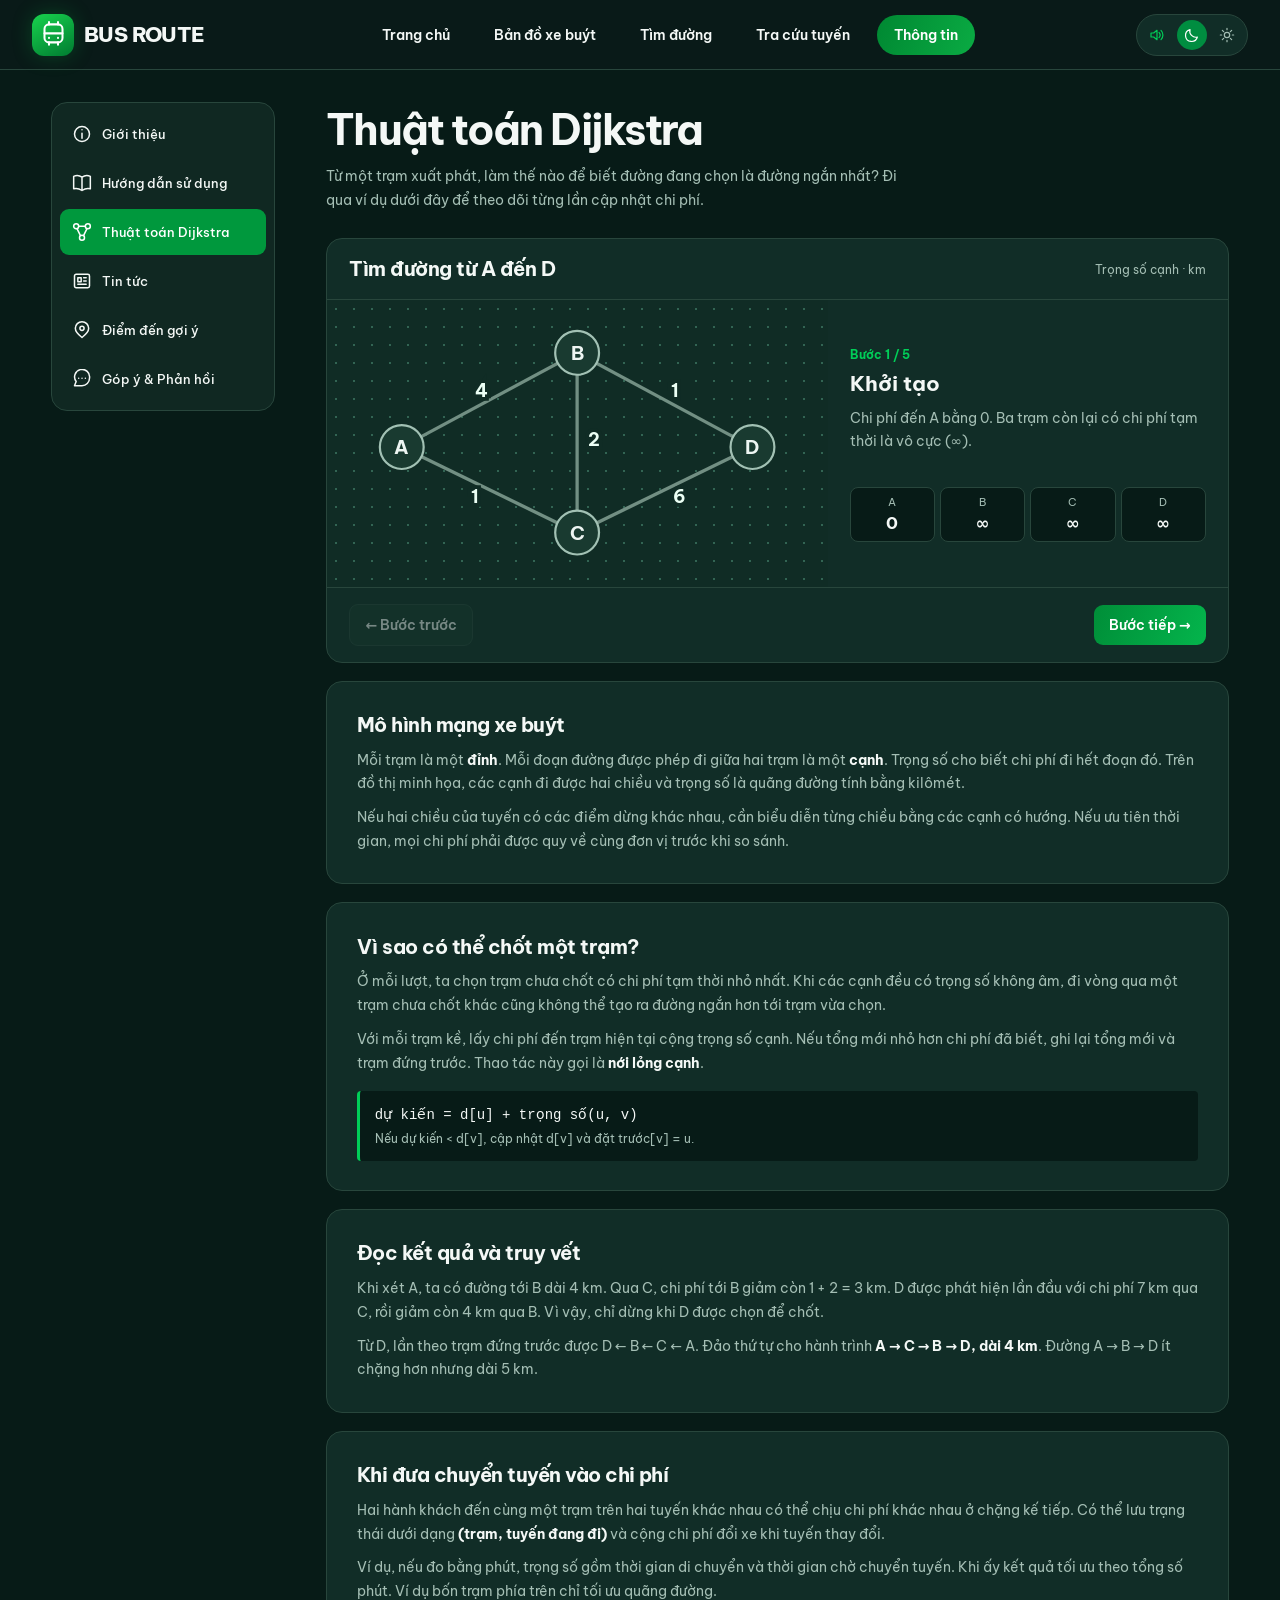
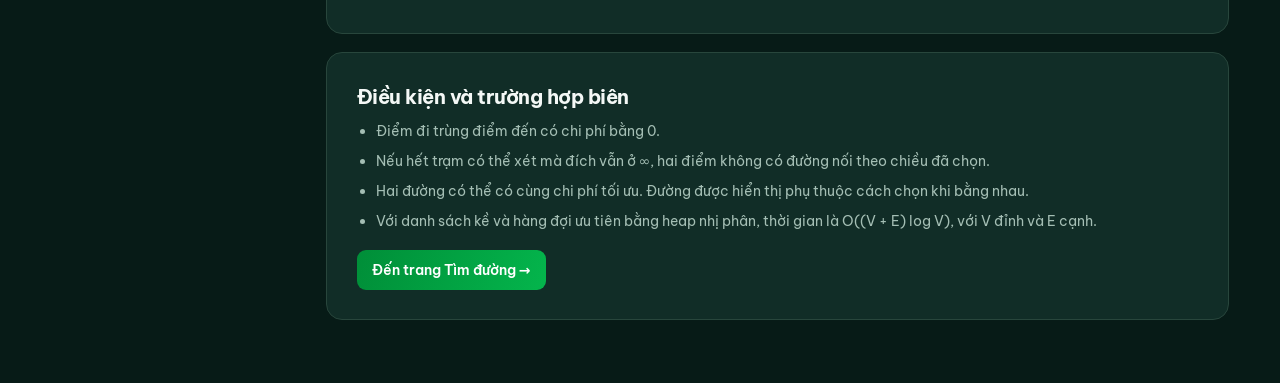
==== algorithm.html @ ae581746 "Add BUS ROUTE frontend" ====
<!doctype html>
        <html lang="vi">
        <head>
          <meta charset="utf-8">
          <meta name="viewport" content="width=device-width, initial-scale=1">
          <meta name="theme-color" content="#081b17">
          <title>Thuật toán Dijkstra | BUS ROUTE</title>
          <link rel="icon" href="data:,">
          <link rel="stylesheet" href="css/style.css">
          <link rel="stylesheet" href="css/interface.css">
          <script defer src="js/interface.js"></script>
<script defer src="js/algorithm-demo.js"></script>
        </head>
        <body data-page="algorithm">
          <a href="#app" class="skip">Đến nội dung</a>
          <header id="header"><div class="topbar">
            <a href="index.html" class="brand"><span class="logo"><svg class="ico" viewBox="0 0 24 24" fill="none" stroke="currentColor" stroke-width="1.8" stroke-linecap="round" stroke-linejoin="round" aria-hidden="true"><rect x="4" y="3" width="16" height="16" rx="4"/><path d="M4 11h16M8 19v2m8-2v2M8 15h.01M16 15h.01M8 3V1m8 2V1"/></svg></span>BUS ROUTE</a>
            <nav class="nav" aria-label="Điều hướng chính"><a href="index.html">Trang chủ</a>
<a href="map.html">Bản đồ xe buýt</a>
<a href="directions.html">Tìm đường</a>
<a href="routes.html">Tra cứu tuyến</a>
<a href="info.html" class="active" aria-current="page">Thông tin</a></nav>
            <div class="theme">
              <button id="sound" type="button" aria-label="Âm thanh khi nhấn" aria-pressed="true"></button>
              <button id="dark" type="button" aria-label="Giao diện tối"><svg class="ico" viewBox="0 0 24 24" fill="none" stroke="currentColor" stroke-width="1.8" stroke-linecap="round" stroke-linejoin="round" aria-hidden="true"><path d="M20 15A9 9 0 0 1 9 4a9 9 0 1 0 11 11Z"/></svg></button>
              <button id="light" type="button" aria-label="Giao diện sáng"><svg class="ico" viewBox="0 0 24 24" fill="none" stroke="currentColor" stroke-width="1.8" stroke-linecap="round" stroke-linejoin="round" aria-hidden="true"><circle cx="12" cy="12" r="4"/><path d="M12 2v2m0 16v2M2 12h2m16 0h2M5 5l2 2m10 10 2 2m0-14-2 2M7 17l-2 2"/></svg></button>
            </div>
          </div></header>
          <main id="app" tabindex="-1"><div class="reader-layout"><nav class="info-nav" aria-label="Chuyên mục thông tin"><a href="info.html"><svg class="ico" viewBox="0 0 24 24" fill="none" stroke="currentColor" stroke-width="1.8" stroke-linecap="round" stroke-linejoin="round" aria-hidden="true"><circle cx="12" cy="12" r="9"/><path d="M12 11v6m0-10h.01"/></svg>Giới thiệu</a>
<a href="guide.html"><svg class="ico" viewBox="0 0 24 24" fill="none" stroke="currentColor" stroke-width="1.8" stroke-linecap="round" stroke-linejoin="round" aria-hidden="true"><path d="M12 5C8 2 4 3 2 4v15c4-1 7 0 10 2 3-2 6-3 10-2V4c-2-1-6-2-10 1Zm0 0v16"/></svg>Hướng dẫn sử dụng</a>
<a href="algorithm.html" class="active" aria-current="page"><svg class="ico" viewBox="0 0 24 24" fill="none" stroke="currentColor" stroke-width="1.8" stroke-linecap="round" stroke-linejoin="round" aria-hidden="true"><circle cx="5" cy="5" r="3"/><circle cx="19" cy="5" r="3"/><circle cx="12" cy="19" r="3"/><path d="m8 5 8 0M6 8l4 8m8-8-4 8"/></svg>Thuật toán Dijkstra</a>
<a href="news.html"><svg class="ico" viewBox="0 0 24 24" fill="none" stroke="currentColor" stroke-width="1.8" stroke-linecap="round" stroke-linejoin="round" aria-hidden="true"><rect x="3" y="4" width="18" height="16" rx="2"/><path d="M7 8h4v5H7zm7 0h3m-3 4h3M7 16h10"/></svg>Tin tức</a>
<a href="places.html"><svg class="ico" viewBox="0 0 24 24" fill="none" stroke="currentColor" stroke-width="1.8" stroke-linecap="round" stroke-linejoin="round" aria-hidden="true"><path d="M20 10c0 5-8 11-8 11S4 15 4 10a8 8 0 1 1 16 0Z"/><circle cx="12" cy="10" r="2.5"/></svg>Điểm đến gợi ý</a>
<a href="feedback.html"><svg class="ico" viewBox="0 0 24 24" fill="none" stroke="currentColor" stroke-width="1.8" stroke-linecap="round" stroke-linejoin="round" aria-hidden="true"><path d="M21 11a9 9 0 0 1-9 9H3l2-5a9 9 0 1 1 16-4Z"/><path d="M8 11h.01m4 0h.01m4 0h.01"/></svg>Góp ý & Phản hồi</a></nav><article class="reader"><header class="reader-head"><h1>Thuật toán Dijkstra</h1><p>Từ một trạm xuất phát, làm thế nào để biết đường đang chọn là đường ngắn nhất? Đi qua ví dụ dưới đây để theo dõi từng lần cập nhật chi phí.</p></header><section class="lab card" aria-labelledby="lab-title">
  <div class="lab-heading"><h2 id="lab-title">Tìm đường từ A đến D</h2><span class="lab-unit">Trọng số cạnh · km</span></div>
  <div class="lab-body">
    <div class="graph-canvas">
      <svg viewBox="0 0 440 245" role="img" aria-labelledby="graph-title graph-desc">
        <title id="graph-title">Đồ thị bốn trạm A, B, C, D</title>
        <desc id="graph-desc">Các cạnh hai chiều AB dài 4, AC dài 1, CB dài 2, BD dài 1 và CD dài 6 km.</desc>
        <g class="tracks">
          <path id="edge-AB" d="M60 126 220 40"/><path id="edge-AC" d="M60 126 220 204"/>
          <path id="edge-CB" d="M220 204V40"/><path id="edge-BD" d="m220 40 160 86"/>
          <path id="edge-CD" d="m220 204 160-78"/>
        </g>
        <g class="edge-cost"><text x="133" y="80">4</text><text x="127" y="177">1</text>
          <text x="235" y="125">2</text><text x="309" y="80">1</text><text x="313" y="177">6</text></g>
        <g class="vertex" id="node-A" transform="translate(60 126)"><circle r="20"/><text>A</text></g>
        <g class="vertex" id="node-B" transform="translate(220 40)"><circle r="20"/><text>B</text></g>
        <g class="vertex" id="node-C" transform="translate(220 204)"><circle r="20"/><text>C</text></g>
        <g class="vertex" id="node-D" transform="translate(380 126)"><circle r="20"/><text>D</text></g>
      </svg>
    </div>
    <div class="lab-reading" aria-live="polite" aria-atomic="true">
      <small id="step-count">Bước 1 / 5</small><h3 id="step-heading">Khởi tạo</h3>
      <p id="step-body">Chi phí đến A bằng 0. Ba trạm còn lại có chi phí tạm thời là vô cực (∞).</p>
      <dl id="distances" class="distances"><div><dt>A</dt><dd>0</dd></div><div><dt>B</dt><dd>∞</dd></div><div><dt>C</dt><dd>∞</dd></div><div><dt>D</dt><dd>∞</dd></div></dl>
    </div>
  </div>
  <div class="lab-actions"><button type="button" class="secondary" id="prev-step" disabled>← Bước trước</button><button type="button" class="primary" id="next-step">Bước tiếp →</button></div>
</section>
<section class="card article-copy"><h2>Mô hình mạng xe buýt</h2>
  <p>Mỗi trạm là một <strong>đỉnh</strong>. Mỗi đoạn đường được phép đi giữa hai trạm là một <strong>cạnh</strong>. Trọng số cho biết chi phí đi hết đoạn đó. Trên đồ thị minh họa, các cạnh đi được hai chiều và trọng số là quãng đường tính bằng kilômét.</p>
  <p>Nếu hai chiều của tuyến có các điểm dừng khác nhau, cần biểu diễn từng chiều bằng các cạnh có hướng. Nếu ưu tiên thời gian, mọi chi phí phải được quy về cùng đơn vị trước khi so sánh.</p>
</section>
<section class="card article-copy"><h2>Vì sao có thể chốt một trạm?</h2>
  <p>Ở mỗi lượt, ta chọn trạm chưa chốt có chi phí tạm thời nhỏ nhất. Khi các cạnh đều có trọng số không âm, đi vòng qua một trạm chưa chốt khác cũng không thể tạo ra đường ngắn hơn tới trạm vừa chọn.</p>
  <p>Với mỗi trạm kề, lấy chi phí đến trạm hiện tại cộng trọng số cạnh. Nếu tổng mới nhỏ hơn chi phí đã biết, ghi lại tổng mới và trạm đứng trước. Thao tác này gọi là <strong>nới lỏng cạnh</strong>.</p>
  <div class="formula"><code>dự kiến = d[u] + trọng số(u, v)</code><small>Nếu dự kiến &lt; d[v], cập nhật d[v] và đặt trước[v] = u.</small></div>
</section>
<section class="card article-copy"><h2>Đọc kết quả và truy vết</h2>
  <p>Khi xét A, ta có đường tới B dài 4 km. Qua C, chi phí tới B giảm còn 1 + 2 = 3 km. D được phát hiện lần đầu với chi phí 7 km qua C, rồi giảm còn 4 km qua B. Vì vậy, chỉ dừng khi D được chọn để chốt.</p>
  <p>Từ D, lần theo trạm đứng trước được D ← B ← C ← A. Đảo thứ tự cho hành trình <strong>A → C → B → D, dài 4 km</strong>. Đường A → B → D ít chặng hơn nhưng dài 5 km.</p>
</section>
<section class="card article-copy"><h2>Khi đưa chuyển tuyến vào chi phí</h2>
  <p>Hai hành khách đến cùng một trạm trên hai tuyến khác nhau có thể chịu chi phí khác nhau ở chặng kế tiếp. Có thể lưu trạng thái dưới dạng <strong>(trạm, tuyến đang đi)</strong> và cộng chi phí đổi xe khi tuyến thay đổi.</p>
  <p>Ví dụ, nếu đo bằng phút, trọng số gồm thời gian di chuyển và thời gian chờ chuyển tuyến. Khi ấy kết quả tối ưu theo tổng số phút. Ví dụ bốn trạm phía trên chỉ tối ưu quãng đường.</p>
</section>
<section class="card article-copy"><h2>Điều kiện và trường hợp biên</h2>
  <ul><li>Điểm đi trùng điểm đến có chi phí bằng 0.</li><li>Nếu hết trạm có thể xét mà đích vẫn ở ∞, hai điểm không có đường nối theo chiều đã chọn.</li><li>Hai đường có thể có cùng chi phí tối ưu. Đường được hiển thị phụ thuộc cách chọn khi bằng nhau.</li><li>Với danh sách kề và hàng đợi ưu tiên bằng heap nhị phân, thời gian là O((V + E) log V), với V đỉnh và E cạnh.</li></ul>
  <a class="primary" href="directions.html">Đến trang Tìm đường →</a>
</section>
</article></div></main>
        </body>
        </html>
---- css/style.css ----
/* ==========================================================
   BUS ROUTE - MAIN STYLESHEET
   ==========================================================
   01. Variables & Reset
   02. Navigation & Theme
   03. Components
   04. Home Page
   05. Workspace & Sidebar
   06. Leaflet Map
   07. Directions & Timeline
   08. Bus Routes & Rating
   09. Information Page
   10. Notifications
   11. Responsive Design
   ========================================================== */

@import url('https://fonts.googleapis.com/css2?family=Be+Vietnam+Pro:wght@400;500;600;700;800&display=swap');


/* ==========================================================
   01. VARIABLES & RESET
   ========================================================== */

:root {
    color-scheme: dark;

    --bg: #071b17;
    --header: #091a18;
    --panel: #102822;
    --card: #112d27;
    --card2: #17382e;
    --line: #28463c;

    --text: #f4f8f6;
    --muted: #a4beb4;
    --accent: #00ce58;
    --button: #00983d;

    --shadow: 0 12px 35px #0003;
    --header-height: 70px;

    font-family: 'Be Vietnam Pro', system-ui, 'Segoe UI', sans-serif;
    font-size: 14px;
}

* {
    box-sizing: border-box;
}

body {
    margin: 0;
    background: var(--bg);
    color: var(--text);
}


/* Light Mode */

body.light {
    color-scheme: light;

    --bg: #edf5f0;
    --header: #f7fcf9;
    --panel: #e4f0e8;
    --card: #fff;
    --card2: #e0f3e6;
    --line: #bad4c4;

    --text: #10372a;
    --muted: #507264;
    --accent: #008e3d;
    --button: #008e3d;

    --shadow: 0 12px 35px #183d2420;
}


/* Reset Form Elements */

button,
input,
select,
textarea {
    font: inherit;
}

button,
a,
input,
select,
textarea {
    -webkit-tap-highlight-color: transparent;
}

button {
    cursor: pointer;
}

a {
    color: inherit;
    text-decoration: none;
}

button {
    border: 0;
    color: inherit;
}

button:focus-visible,
a:focus-visible,
input:focus-visible,
select:focus-visible,
textarea:focus-visible {
    outline: 2px solid var(--accent);
    outline-offset: 3px;
}


/* Typography */

h1,
h2,
h3,
h4,
p {
    margin: 0;
}

h1 {
    font-size: 30px;
    letter-spacing: -0.7px;
    line-height: 1.3;
}

h2 {
    font-size: 20px;
}

h3 {
    font-size: 16px;
}

small,
.muted {
    color: var(--muted);
}

.muted {
    font-size: 13px;
    line-height: 1.6;
}

.accent {
    color: var(--accent);
}


/* Global Icons */

.ico {
    width: 20px;
    height: 20px;
    vertical-align: middle;
    flex-shrink: 0;
}


/* ==========================================================
   02. NAVIGATION & THEME
   ========================================================== */

.topbar {
    height: var(--header-height);

    display: flex;
    align-items: center;
    justify-content: space-between;

    gap: 24px;
    padding: 0 32px;

    background: var(--header);
    border-bottom: 1px solid var(--line);

    position: sticky;
    top: 0;
    z-index: 1000;
}


/* Brand & Logo */

.brand {
    display: flex;
    gap: 10px;
    align-items: center;

    font-weight: 800;
    font-size: 21px;
    white-space: nowrap;
    letter-spacing: -0.6px;
}

.logo {
    width: 42px;
    height: 42px;

    display: grid;
    place-items: center;

    background: linear-gradient(150deg, #18d24d, #007b31);
    color: white;

    border-radius: 12px;
    box-shadow: 0 0 20px #00ba4540;
}

.logo .ico {
    width: 27px;
    height: 27px;
}


/* Navigation Links */

.nav {
    display: flex;
    gap: 10px;
    align-items: center;
}

.nav a {
    padding: 11px 17px;
    border-radius: 24px;

    white-space: nowrap;
    font-weight: 600;
    font-size: 14px;

    transition: background 0.2s;
}

.nav a:hover {
    background: var(--card2);
}

.nav a.active {
    color: white;
    background: linear-gradient(110deg, #008832, #0aab43);
}


/* Dark Mode / Light Mode Switch */

.theme {
    display: flex;
    gap: 5px;
    padding: 5px;

    background: var(--card);
    border: 1px solid var(--line);
    border-radius: 24px;
}

.theme button {
    width: 29px;
    height: 29px;

    border-radius: 100%;
    background: transparent;

    display: grid;
    place-items: center;

    color: var(--muted);
}

.theme button.active {
    color: #fff;
    background: #008d40;
}

.theme .ico {
    width: 16px;
    height: 16px;
}


/* ==========================================================
   03. COMPONENTS
   ========================================================== */


/* Buttons */

.primary,
.secondary,
.icon-btn,
.tab,
.chip {
    display: inline-flex;
    align-items: center;
    justify-content: center;

    gap: 8px;
    padding: 11px 15px;

    border-radius: 9px;
    font-weight: 600;

    transition: background 0.18s, transform 0.18s;
}

.primary {
    background: linear-gradient(110deg, #008e38, #04b54c);
    color: white;
}

.primary:hover {
    background: #00a944;
    transform: translateY(-1px);
}

.secondary,
.icon-btn,
.tab {
    background: var(--card2);
    border: 1px solid var(--line);
}

.secondary:hover,
.icon-btn:hover,
.tab:hover {
    border-color: var(--accent);
}

.icon-btn {
    padding: 10px;
    min-width: 40px;
}

.tab.active,
.chip.active {
    background: var(--button);
    color: white;
    border-color: var(--button);
}

.chip {
    padding: 7px 11px;
    font-size: 12px;

    background: var(--card2);
    border: 1px solid transparent;
}

.full {
    width: 100%;
}


/* Input Fields */

.field {
    display: flex;
    align-items: center;
    gap: 10px;

    background: var(--card);
    border: 1px solid var(--line);

    padding: 11px 12px;
    border-radius: 10px;

    min-width: 0;
}

.field:focus-within {
    border-color: var(--accent);
}

.field input,
.field select {
    border: 0;
    background: transparent;
    color: var(--text);

    outline: none !important;

    min-width: 0;
    flex: 1;
    width: 100%;
}

.field select option {
    background: var(--card);
    color: var(--text);
}

.field input::placeholder,
textarea::placeholder {
    color: var(--muted);
}

.field .ico {
    color: var(--accent);
}

.field.destination .ico {
    color: #ff5757;
}


/* Flex Layout Utilities */

.stack {
    display: flex;
    flex-direction: column;
    gap: 10px;
}

.row {
    display: flex;
    align-items: center;
    gap: 9px;
}

.spread {
    justify-content: space-between;
}

.wrap {
    flex-wrap: wrap;
}


/* Section Titles */

.section-title {
    display: flex;
    align-items: center;
    gap: 8px;

    margin: 0 0 12px;
    font-size: 15px;
}

.section-title .ico {
    color: var(--accent);
}


/* Cards */

.card {
    background: var(--card);
    border: 1px solid var(--line);

    border-radius: 13px;
    padding: 16px;
}


/* Bus Route Badge */

.badge-route {
    color: #fff;
    font-weight: 800;

    display: inline-flex;
    align-items: center;
    justify-content: center;

    gap: 5px;
    min-width: 36px;
    padding: 4px 8px;

    border-radius: 7px;

    font-size: 12px;
    white-space: nowrap;

    text-shadow: 0 1px 2px #0005;
}

.badge-route .ico {
    width: 13px;
    height: 13px;
}


/* General Sections */

.section {
    margin-top: 24px;
}


/* Error & Notice */

.error,
.notice {
    padding: 11px 12px;

    border: 1px solid var(--line);
    border-radius: 9px;

    color: var(--muted);
    line-height: 1.55;
    font-size: 12px;

    background: var(--card);
}

.error {
    color: #ffb2b2;
    border-color: #bd5555;
}

.demo-label {
    font-size: 11px;
    color: var(--muted);
    line-height: 1.5;
}


/* ==========================================================
   04. HOME PAGE
   ========================================================== */


/* Hero Section */

.hero {
    position: relative;
    min-height: 430px;

    overflow: hidden;
    isolation: isolate;

    background:
        radial-gradient(
            ellipse at 65% 15%,
            #0b5b35 0%,
            transparent 45%
        ),
        linear-gradient(
            120deg,
            #05251b,
            #071b17 75%
        );

    color: white;

    display: flex;
    align-items: center;

    padding: 52px 5%;
}

.hero-art {
    position: absolute;
    right: 0;
    top: 0;

    width: 57%;
    height: 100%;

    object-fit: cover;
    object-position: center;

    z-index: -2;

    mask-image: linear-gradient(
        90deg,
        transparent,
        #000 30%
    );
}

.hero:after {
    content: '';
    position: absolute;
    inset: 0;

    background:
        linear-gradient(
            0deg,
            #071b17 0%,
            transparent 25%
        ),
        linear-gradient(
            90deg,
            #06261e 0%,
            #06261e 35%,
            transparent 65%
        );

    z-index: -1;
}

.hero-copy {
    width: min(650px, 64%);
    position: relative;
}

.eyebrow {
    font-weight: 600;
    font-size: 13px;

    color: #a9f8c4;
    letter-spacing: 0.3px;

    margin-bottom: 13px;
}

.hero h1 {
    font-size: clamp(38px, 4.8vw, 76px);
    font-weight: 800;
    line-height: 1.12;
    letter-spacing: -2.3px;
}

.hero h1 span {
    color: #61ef9a;
}

.hero p {
    max-width: 530px;

    line-height: 1.65;
    color: #d8ebe0;

    margin-top: 15px;
    font-size: 15px;
}


/* Hero Search Box */

.hero-search {
    margin-top: 25px;

    background: #264c3cdd;
    border: 1px solid #72a48c88;
    box-shadow: 0 15px 30px #0004;

    backdrop-filter: blur(8px);

    border-radius: 16px;
    padding: 15px;

    display: grid;
    grid-template-columns: minmax(0, 1fr) 44px 136px;

    align-items: center;
    gap: 9px;

    max-width: 635px;
}

.hero-search .field {
    background: #f5f9f6;
    color: #133126;
    border-color: #c5d6cc;
}

.hero-search select {
    color: #153a2c;
}

.hero-search select option {
    background: white;
    color: #153a2c;
}

.hero-search .icon-btn {
    background: #3b6854;
    color: white;
    border-color: #62937c;
}

.hero-search .primary {
    min-height: 53px;
}


/* Home Content */

.home-content {
    max-width: 1500px;
    margin: auto;
    padding: 0 5% 26px;
}


/* Featured Functions */

.features {
    display: grid;
    grid-template-columns: repeat(4, 1fr);

    padding: 14px 0 22px;
    border-bottom: 1px solid var(--line);

    gap: 0;
}

.feature {
    text-align: center;
    padding: 16px 18px;

    border-right: 1px solid var(--line);
    transition: transform 0.2s;
}

.feature:last-child {
    border-right: 0;
}

.feature:hover {
    transform: translateY(-5px);
}

.feature-icon {
    width: 52px;
    height: 52px;

    margin: 0 auto 12px;

    background: #009a3d28;
    border: 1px solid #008d40;
    border-radius: 50%;

    display: grid;
    place-items: center;

    color: var(--accent);
}

.feature-icon .ico {
    width: 25px;
    height: 25px;
}

.feature h3 {
    margin-bottom: 6px;
}


/* News & Places */

.news-grid,
.places-grid {
    display: grid;
    grid-template-columns: repeat(3, 1fr);
    gap: 16px;
}

.news-card,
.place-card {
    overflow: hidden;

    background: var(--card);
    border: 1px solid var(--line);

    border-radius: 12px;

    transition: transform 0.2s;
}

.news-card:hover,
.place-card:hover {
    transform: translateY(-3px);
}

.news-card img,
.place-card img {
    width: 100%;
    height: 132px;

    object-fit: cover;
    display: block;
}

.news-card div,
.place-card div {
    padding: 13px;
}

.news-card h3 {
    font-size: 14px;
    line-height: 1.45;
    margin-bottom: 7px;
}


/* Footer */

.footer {
    border-top: 1px solid var(--line);

    padding: 20px 5%;

    color: var(--muted);
    font-size: 12px;

    display: flex;
    justify-content: space-between;
    gap: 15px;
}


/* ==========================================================
   05. WORKSPACE & SIDEBAR
   ========================================================== */

.workspace {
    display: grid;
    grid-template-columns: 350px minmax(0, 1fr);

    height: calc(100dvh - var(--header-height));
    min-height: 580px;
}


/* Sidebar & Detail Panel */

.sidebar,
.detail-panel {
    background: linear-gradient(
        155deg,
        var(--panel),
        var(--bg) 90%
    );

    overflow: auto;
    padding: 22px 18px;

    scrollbar-width: thin;
    scrollbar-color: var(--line) transparent;

    border-right: 1px solid var(--line);
}

.sidebar h1,
.detail-panel h1 {
    font-size: 24px;
}

.sidebar .subtitle {
    margin: 5px 0 17px;
}


/* List Container */

.list {
    display: flex;
    flex-direction: column;
    gap: 6px;
}


/* List Item */

.list-item {
    display: flex;
    align-items: center;
    gap: 10px;

    text-align: left;

    width: 100%;
    padding: 11px 10px;

    background: var(--card);
    border: 1px solid var(--line);

    border-radius: 10px;

    transition: background 0.2s, border 0.2s;
}

.list-item:hover,
.list-item.selected {
    background: var(--card2);
    border-color: var(--accent);
}

.list-item .body {
    flex: 1;
    min-width: 0;
}

.list-item strong {
    font-size: 13px;
    display: block;
    margin-bottom: 5px;
}

.list-item small {
    font-size: 11px;
}


/* Bus Stop Icon */

.stop-icon {
    background: #00a647;
    color: white;

    border-radius: 50%;

    width: 32px;
    height: 32px;

    display: grid;
    place-items: center;

    flex-shrink: 0;
}

.stop-icon .ico {
    width: 17px;
    height: 17px;
}


/* ==========================================================
   06. LEAFLET MAP
   ========================================================== */


/* Map Container */

.map-wrap {
    position: relative;

    min-width: 0;
    min-height: 320px;

    overflow: hidden;

    background: #e8ece4;
    color: #152d23;
}

.map-surface {
    position: absolute;
    inset: 0;
    z-index: 0;
}


/* Map Toolbar */

.map-toolbar {
    position: absolute;
    z-index: 500;

    top: 16px;
    right: 17px;

    display: flex;
    gap: 5px;
    padding: 6px;

    background: #0b211fee;
    border: 1px solid #315046;

    border-radius: 14px;
    box-shadow: var(--shadow);

    color: white;
}

.map-toolbar button {
    background: transparent;

    padding: 8px 12px;
    border-radius: 9px;

    display: flex;
    align-items: center;
    gap: 6px;

    font-size: 12px;
    font-weight: 600;
}

.map-toolbar button.active {
    background: #009c43;
}

.map-toolbar .ico {
    width: 15px;
    height: 15px;
}


/* Map Legend */

.map-legend {
    position: absolute;
    z-index: 500;

    bottom: 24px;
    right: 17px;

    background: #0c211ff5;
    color: #fff;

    border: 1px solid #294a3c;
    border-radius: 12px;

    padding: 13px 15px;
    min-width: 154px;

    box-shadow: var(--shadow);

    font-size: 12px;

    max-height: 45%;
    overflow: auto;
}

.legend-row {
    display: flex;
    gap: 8px;
    align-items: center;

    margin-top: 9px;
}

.line-swatch {
    width: 25px;
    height: 4px;

    border-radius: 9px;
}

.dot-swatch {
    width: 12px;
    height: 12px;

    background: white;

    border: 2px solid #54685b;
    border-radius: 50%;
}


/* Map Note */

.map-note {
    position: absolute;
    z-index: 500;

    bottom: 9px;
    left: 11px;

    padding: 6px 9px;

    border-radius: 6px;

    background: #fffef2e8;
    color: #33473d;

    font-size: 10px;
    max-width: 75%;

    pointer-events: none;
}


/* Map Route Summary */

.map-summary {
    position: absolute;

    bottom: 25px;
    left: 22px;
    right: 22px;

    z-index: 500;

    border-radius: 14px;

    background: #fffffff0;
    color: #19382a;

    box-shadow: 0 5px 26px #243c2726;
    border: 1px solid #b7d7be;

    padding: 18px;

    display: grid;
    grid-template-columns: repeat(3, 1fr);

    text-align: center;
    gap: 12px;
}

.map-summary div {
    border-right: 1px solid #dce6dc;
}

.map-summary div:last-child {
    border-right: 0;
}

.map-summary strong {
    display: block;
    font-size: 20px;
    margin: 5px 0;
}

.map-summary small {
    color: #557065;
}

.map-summary .ico {
    color: #008d40;
}


/* Leaflet Container */

.leaflet-container {
    font-family: inherit;
    background: #e8ece4;
}


/* Leaflet Popup */

.leaflet-popup-content-wrapper,
.leaflet-popup-tip {
    color: #172f24;
    background: #fff;
}

.leaflet-popup-content {
    font-size: 13px;
    min-width: 195px;
    line-height: 1.5;
}

.leaflet-popup-content .popup-title {
    font-weight: 800;
    font-size: 16px;
    margin-bottom: 2px;
}

.leaflet-popup-content .popup-action,
.fallback-popup .popup-action {
    display: inline-block;

    background: #008b40;
    color: white;

    border: 0;

    padding: 8px 12px;
    border-radius: 7px;

    font-weight: 600;

    margin-top: 9px;
}


/* Route Labels */

.map-route-label {
    background: transparent;
    border: 0;
}

.map-route-label span {
    display: inline-flex;
    align-items: center;
    gap: 4px;

    color: #fff;

    border-radius: 6px;
    padding: 3px 7px;

    font-weight: 800;
    font-size: 12px;

    box-shadow: 0 1px 5px #0004;

    white-space: nowrap;
}

.map-pin {
    filter: drop-shadow(0 2px 3px #0004);
}


/* Fallback Map */

.fallback-map {
    width: 100%;
    height: 100%;

    display: block;

    touch-action: none;
    cursor: grab;
}

.fallback-controls {
    position: absolute;

    top: 70px;
    right: 15px;

    display: grid;
    gap: 3px;

    z-index: 400;
}

.fallback-controls button {
    background: #fff;
    color: #25362d;

    width: 35px;
    height: 35px;

    border: 1px solid #aebcb1;
    border-radius: 6px;

    font-size: 20px;
}


/* Fallback Popup */

.fallback-popup {
    position: absolute;

    left: 50%;
    top: 38%;

    transform: translate(-50%, -50%);

    background: white;
    color: #183629;

    z-index: 450;

    border-radius: 12px;

    padding: 15px 17px;
    min-width: 240px;

    box-shadow: 0 4px 22px #0004;
    border: 1px solid #c7d2c7;
}

.fallback-popup .close {
    position: absolute;

    top: 7px;
    right: 8px;

    background: none;
    color: #183629;

    font-size: 18px;
}


/* ==========================================================
   07. DIRECTIONS & TIMELINE
   ========================================================== */


/* Dijkstra Route Result */

.route-result {
    margin-top: 15px;

    background: linear-gradient(
        140deg,
        #0d663a4a,
        var(--card)
    );

    border: 1px solid #218747;
    border-radius: 12px;

    padding: 15px;
}


/* Route Statistics */

.stats {
    display: grid;
    grid-template-columns: repeat(3, 1fr);

    gap: 6px;
    margin: 15px 0;

    text-align: center;
}

.stats strong {
    font-size: 17px;
    display: block;
}

.stats small {
    font-size: 10px;
}


/* Route Timeline */

.timeline {
    margin: 14px 0 0;
    padding-left: 11px;
}

.timeline-node {
    position: relative;

    padding: 0 0 18px 20px;

    border-left: 3px solid var(--seg, #159c56);

    min-height: 42px;
}

.timeline-node:before {
    content: '';

    position: absolute;

    left: -7px;
    top: 0;

    width: 10px;
    height: 10px;

    border: 2px solid var(--seg, #159c56);

    background: var(--text);

    border-radius: 50%;
}

.timeline-node:last-child {
    border-left-color: transparent;
    padding-bottom: 0;
}

.timeline-node strong {
    font-size: 13px;
    display: block;
    line-height: 1.45;
}

.timeline-node small {
    font-size: 11px;
}


/* ==========================================================
   08. BUS ROUTES & RATING
   ========================================================== */


/* Three Column Route Layout */

.route-layout {
    grid-template-columns:
        285px
        minmax(330px, 1.1fr)
        minmax(300px, 1fr);
}


/* Route Title */

.route-title {
    display: flex;
    align-items: center;
    gap: 13px;
}

.route-title .badge-route {
    font-size: 20px;
    padding: 10px 14px;
}

.route-title h1 {
    font-size: 23px;
}


/* Direction Tabs */

.tabs {
    display: flex;
    gap: 7px;
}

.tabs .tab {
    flex: 1;

    font-size: 12px;
    padding: 11px 8px;
}


/* Route Metrics */

.route-metrics {
    display: grid;
    grid-template-columns: repeat(2, 1fr);
    gap: 10px;
}

.metric {
    padding: 11px;

    border-radius: 9px;

    background: var(--card);
    border: 1px solid var(--line);
}

.metric .ico {
    color: var(--accent);

    width: 17px;
    height: 17px;

    margin-right: 4px;
}

.metric strong {
    font-size: 14px;
}

.metric small {
    display: block;
    font-size: 11px;
    margin-top: 5px;
}


/* Star Rating */

.rating {
    display: flex;
    gap: 5px;
}

.rating button {
    color: #f7bf26;
    font-size: 26px;

    background: transparent;
    padding: 0;
}


/* ==========================================================
   09. INFORMATION PAGE
   ========================================================== */


/* Information Layout */

.info-layout {
    display: grid;
    grid-template-columns: 220px 1fr;

    max-width: 1500px;

    margin: auto;
    padding: 24px 30px;

    gap: 22px;
}


/* Information Sidebar */

.info-nav {
    display: flex;
    flex-direction: column;
    gap: 8px;

    position: sticky;
    top: 95px;

    align-self: start;
}

.info-nav a {
    padding: 13px 12px;

    border-radius: 9px;

    display: flex;
    align-items: center;
    gap: 10px;

    font-weight: 500;
}

.info-nav a:hover,
.info-nav a.active {
    background: var(--button);
    color: white;
}


/* Main Information Content */

.info-content {
    display: grid;
    gap: 16px;
    min-width: 0;
}


/* Information Hero */

.info-hero {
    position: relative;

    background: linear-gradient(
        110deg,
        #0c633040,
        var(--card)
    );

    min-height: 155px;

    display: flex;
    align-items: center;
    gap: 18px;
}

.info-hero .logo {
    width: 64px;
    height: 64px;
}

.info-hero p {
    max-width: 650px;
    margin-top: 10px;
}


/* Information Grid */

.info-grid {
    display: grid;
    grid-template-columns: 1fr 1fr;
    gap: 16px;
}


/* Dijkstra Graph Illustration */

.graph-art {
    width: 145px;
    min-width: 110px;
    max-height: 130px;
}

.info-card-content {
    display: flex;
    gap: 15px;

    align-items: center;
    margin-top: 12px;
}


/* User Instructions */

.steps {
    list-style: none;

    margin: 12px 0 0;
    padding: 0;

    display: grid;
    gap: 10px;
}

.steps li {
    display: flex;
    gap: 10px;

    align-items: center;
    font-size: 13px;
}

.steps span {
    border-radius: 50%;

    background: var(--button);
    color: #fff;

    min-width: 24px;
    height: 24px;

    display: grid;
    place-items: center;

    font-weight: 700;
}


/* Feedback Form */

textarea {
    width: 100%;
    min-height: 94px;

    resize: vertical;

    border: 1px solid var(--line);
    border-radius: 9px;

    padding: 12px;

    background: var(--bg);
    color: var(--text);
}

.info-content section {
    scroll-margin-top: 95px;
}


/* ==========================================================
   10. NOTIFICATIONS
   ========================================================== */

.toast {
    position: fixed;

    z-index: 2000;

    bottom: 22px;
    left: 50%;

    transform: translateX(-50%);

    padding: 13px 20px;

    border: 1px solid #2a8751;
    border-radius: 10px;

    background: #0c3424;
    color: #fff;

    box-shadow: var(--shadow);
}


/* ==========================================================
   11. RESPONSIVE DESIGN
   ========================================================== */


/* Laptop & Tablet */

@media (max-width: 1100px) {

    .topbar {
        padding: 0 18px;
        gap: 12px;
    }

    .nav {
        gap: 3px;
    }

    .nav a {
        padding: 9px 11px;
        font-size: 12px;
    }

    .workspace {
        grid-template-columns: 310px 1fr;
    }

    .route-layout {
        grid-template-columns:
            235px
            minmax(260px, 1fr)
            minmax(260px, 1fr);
    }

    .route-title {
        flex-wrap: wrap;
    }

    .info-layout {
        grid-template-columns: 185px 1fr;
        padding: 20px;
    }

    .hero-copy {
        width: 68%;
    }

}


/* Mobile Devices */

@media (max-width: 760px) {

    :root {
        --header-height: 112px;
    }


    /* Mobile Navigation */

    .topbar {
        flex-wrap: wrap;
        align-content: center;

        height: var(--header-height);

        gap: 9px;
        padding: 9px 14px;
    }

    .brand {
        font-size: 18px;
    }

    .logo {
        width: 34px;
        height: 34px;
    }

    .nav {
        order: 3;

        width: 100%;
        overflow: auto;

        justify-content: flex-start;
    }

    .nav a {
        flex-shrink: 0;
        padding: 9px 10px;
    }

    .theme {
        margin-left: auto;
    }


    /* Mobile Hero */

    .hero {
        min-height: 460px;
        padding: 35px 20px;
    }

    .hero-copy {
        width: 100%;
    }

    .hero-art {
        width: 100%;
        opacity: 0.35;
        mask-image: none;
    }

    .hero:after {
        background: linear-gradient(
            90deg,
            #06261eee,
            transparent
        );
    }

    .hero h1 {
        font-size: 43px;
    }

    .hero-search {
        grid-template-columns: 1fr 40px;
        max-width: 100%;
    }

    .hero-search .primary {
        grid-column: 1 / -1;
    }


    /* Mobile Features & News */

    .features {
        grid-template-columns: 1fr 1fr;
    }

    .feature:nth-child(2) {
        border-right: 0;
    }

    .news-grid,
    .places-grid {
        grid-template-columns: 1fr;
    }


    /* Mobile Workspace */

    .workspace,
    .route-layout {
        display: flex;
        flex-direction: column;

        height: auto;
        min-height: 0;
    }

    .sidebar,
    .detail-panel {
        overflow: visible;
        border-right: 0;
        max-height: none;
    }


    /* Mobile Map */

    .map-wrap {
        height: 58vh;
        min-height: 380px;
    }

    .map-toolbar {
        right: 9px;
        top: 9px;
    }

    .map-toolbar button {
        font-size: 11px;
        padding: 7px;
    }

    .map-legend {
        right: 9px;
        bottom: 25px;
        min-width: 115px;
    }

    .map-summary {
        left: 10px;
        right: 10px;

        padding: 12px;
        bottom: 22px;
    }

    .map-summary strong {
        font-size: 16px;
    }


    /* Mobile Information */

    .info-layout {
        display: block;
        padding: 15px;
    }

    .info-nav {
        position: static;

        flex-direction: row;
        overflow: auto;

        margin-bottom: 14px;
    }

    .info-nav a {
        white-space: nowrap;
        font-size: 12px;
        padding: 10px;
    }

    .info-grid {
        grid-template-columns: 1fr;
    }


    /* Mobile Footer & Images */

    .footer {
        flex-direction: column;
    }

    .news-card img,
    .place-card img {
        height: 170px;
    }

}


/* ==========================================================
   END OF STYLESHEET
   ========================================================== */
---- css/interface.css ----
/* Shared navigation and interaction states */
#header { position: sticky; inset-block-start: 0; z-index: 1000; }
.skip { position: fixed; left: 12px; top: -5rem; z-index: 1100; background: var(--card); padding: 10px; }
.skip:focus { top: 10px; }
#sound { border-radius: 50%; }
#sound[aria-pressed="true"] { color: var(--accent); }
.theme button { min-width: 30px; min-height: 30px; }
:where(button, a) { touch-action: manipulation; }
:where(button, a):focus-visible { outline-offset: 4px; }
.home-content .section > .spread { margin-bottom: 14px; }
.home-content { padding-bottom: 42px; }
.hero-search { margin-top: 24px; }

/* Information pages share the palette, icons and controls of the transit screens. */
.reader-layout {
  display: grid;
  grid-template-columns: 224px minmax(0, 1fr);
  gap: clamp(24px, 4vw, 64px);
  max-width: 1400px;
  margin-inline: auto;
  padding: 32px clamp(18px, 4vw, 64px) 64px;
}
.reader-layout .info-nav {
  position: sticky; top: calc(var(--header-height) + 24px);
  padding: 8px; gap: 3px;
  background: var(--panel); border: 1px solid var(--line); border-radius: 16px;
}
.info-nav a { min-height: 44px; font-size: 13px; }
.reader { min-width: 0; display: grid; align-content: start; gap: 18px; }
.reader-head { padding: 3px 0 8px; }
.reader-head h1 { font-size: clamp(29px, 3.3vw, 48px); letter-spacing: -.045em; line-height: 1.18; }
.reader-head p, .reader .card p, .reader .card li, .waiting p {
  color: var(--muted); line-height: 1.7; font-size: 14px;
}
.reader-head p { max-width: 65ch; margin-top: 10px; }
.reader .card { border-radius: 16px; padding: clamp(18px, 2.3vw, 30px); }
.reader h2 { line-height: 1.35; letter-spacing: -.025em; font-size: clamp(18px, 1.6vw, 23px); }
.reader h2 .ico { margin-right: 5px; color: var(--accent); }
.reader .card p { margin-top: 10px; }
.reader .card a { margin-top: 16px; display: inline-flex; gap: 5px; align-items: center; }
.reader .card strong { color: var(--text); }
.cover { margin: 0; border: 1px solid var(--line); border-radius: 18px; overflow: hidden; background: var(--card); }
.cover img { display: block; width: 100%; height: clamp(200px, 24vw, 330px); object-fit: cover; object-position: 50% 47%; }
.reading-grid { display: grid; grid-template-columns: repeat(2, minmax(0, 1fr)); gap: 16px; }
.guide-steps, .stories { display: grid; gap: 15px; }
.guide-row { display: grid; grid-template-columns: 46px minmax(0, 1fr); gap: 16px; }
.step-no { align-self: start; padding: 8px; border: 1px solid var(--line); border-radius: 10px; text-align: center; color: var(--accent); font-weight: 750; font-variant-numeric: tabular-nums; }
.reader .story { display: grid; grid-template-columns: minmax(160px, 34%) 1fr; padding: 0; overflow: hidden; scroll-margin-top: calc(var(--header-height) + 16px); }
.story > div, .destination-card > div { padding: 22px; }
.story img { width: 100%; height: 100%; min-height: 170px; object-fit: cover; }
.destination-grid { display: grid; grid-template-columns: repeat(auto-fit, minmax(min(230px, 100%), 1fr)); gap: 14px; }
.reader .destination-card { padding: 0; overflow: hidden; }
.destination-card img { display: block; width: 100%; aspect-ratio: 1.8; object-fit: cover; }
.destination-card > div { padding: 17px; }
.feedback-card { display: grid; gap: 12px; }
.feedback-card label { font-size: 17px; font-weight: 650; }
.feedback-card textarea { min-height: 165px; }
.feedback-card button { justify-self: start; }
.feedback-card [role="status"]:empty { display: none; }

/* Dijkstra walkthrough */
.reader .lab { padding: 0; overflow: hidden; }
.lab-heading, .lab-actions { display: flex; flex-wrap: wrap; align-items: center; justify-content: space-between; gap: 12px; padding: 16px 22px; }
.lab-heading { border-bottom: 1px solid var(--line); }
.lab-unit { color: var(--muted); font-size: 12px; }
.lab-body { display: grid; grid-template-columns: minmax(0, 1.25fr) minmax(210px, 1fr); }
.graph-canvas { display: grid; align-items: center; padding: 9px; background-color: #102c25; background-image: radial-gradient(#326453 1px, transparent 1px); background-size: 18px 18px; }
.graph-canvas svg { width: 100%; height: auto; display: block; }
.tracks path { stroke: #728f83; stroke-width: 3; fill: none; }
.tracks .traced { stroke: #52ea94; stroke-width: 5; }
.vertex circle { fill: #193a30; stroke: #a2c1b4; stroke-width: 2px; }
.vertex text { text-anchor: middle; dominant-baseline: central; fill: #edf5f2; font-size: 17px; font-weight: 700; }
.vertex.settled circle { fill: #126d43; stroke: #77f5ac; stroke-width: 3px; }
.edge-cost text { font-size: 16px; font-weight: 700; text-anchor: middle; fill: #ecfff5; stroke: #102c25; stroke-width: 7px; paint-order: stroke; }
.lab-reading { align-self: center; padding: 19px 22px; }
.lab-reading > small { color: var(--accent); font-weight: 650; }
.lab-reading h3 { margin-top: 7px; font-size: 21px; }
.lab-reading p { min-height: 4.9em; }
.distances { display: grid; grid-template-columns: repeat(4, 1fr); gap: 5px; margin: 12px 0 0; }
.distances div { padding: 7px; background: var(--bg); border: 1px solid var(--line); border-radius: 8px; text-align: center; }
.distances dt { font-size: 11px; color: var(--muted); }
.distances dd { margin: 3px 0 0; font-size: 17px; font-weight: 700; font-variant-numeric: tabular-nums; }
.lab-actions { border-top: 1px solid var(--line); }
.lab-actions button:disabled { opacity: .45; cursor: default; }
.formula { display: grid; gap: 8px; margin-top: 15px; padding: 15px; border-left: 3px solid var(--accent); border-radius: 4px; background: var(--bg); }
.formula code { overflow-wrap: anywhere; }
.article-copy ul { margin: 10px 0 0; padding-left: 19px; }
.article-copy li + li { margin-top: 6px; }
.placeholder-fields { display: grid; gap: 8px; }
.placeholder-fields .field input:disabled { opacity: 1; }
.waiting { margin-top: 18px; }
.waiting h2 { font-size: 17px; }
.waiting p { margin: 7px 0 15px; }
.blank-map { display: grid; place-items: center; min-height: 300px; padding: 20px; background-color: #e0ede6; background-image: linear-gradient(30deg, transparent 48%, #ffffff73 49% 51%, transparent 52%), linear-gradient(120deg, transparent 48%, #ffffff73 49% 51%, transparent 52%); background-size: 88px 88px; color: #1c4736; }
.blank-map > div { max-width: 340px; text-align: center; padding: 25px; border-radius: 15px; background: #f7fcf8ee; border: 1px solid #bad2c5; }
.blank-map .ico { width: 30px; height: 30px; margin-bottom: 9px; }
.blank-map p { margin-top: 7px; color: #496858; }

@media (max-width: 960px) {
  .reader-layout { grid-template-columns: 185px minmax(0, 1fr); gap: 18px; padding-inline: 16px; }
  .lab-body { grid-template-columns: 1fr; }
  .graph-canvas svg { max-height: 220px; }
  .lab-reading p { min-height: 0; }
}
@media (max-width: 760px) {
  .reader-layout { display: block; padding: 14px 14px 40px; }
  .reader-layout .info-nav { position: static; flex-direction: row; overflow-x: auto; margin-bottom: 19px; }
  .info-nav a { flex-shrink: 0; white-space: nowrap; }
  .reading-grid, .reader .story { grid-template-columns: 1fr; }
  .story img { height: 165px; min-height: 0; }
  .hero-search { grid-template-columns: minmax(0, 1fr) 40px; }
  .hero-search .stack, .hero-search .field { min-width: 0; }
  .home-content .section > .spread { flex-wrap: wrap; }
  .lab-heading, .lab-actions { padding-inline: 15px; }
}
@media (prefers-reduced-motion: no-preference) {
  .reader, .hero-copy, .waiting { animation: bus-enter .28s ease-out both; }
  .news-card img, .destination-card img { transition: scale .3s ease; }
  :where(.primary, .secondary, .icon-btn, .chip, .tab, .theme button):active:not(:disabled) { transform: scale(.97); }
  .tracks path, .vertex circle { transition: stroke .24s ease, fill .24s ease; }
  .theme button, .info-nav a { transition: background-color .18s, color .18s, transform .15s; }
  @keyframes bus-enter { from { opacity: .25; transform: translateY(7px); } to { opacity: 1; transform: translateY(0); } }
}
@media (hover: hover) and (prefers-reduced-motion: no-preference) {
  .news-card:hover img, .destination-card:focus-within img { scale: 1.025; }
}
@media (prefers-reduced-motion: reduce) {
  *, *::before, *::after { scroll-behavior: auto !important; animation-duration: 0s !important; transition-duration: 0s !important; }
  .news-card:hover, .place-card:hover, .primary:hover { transform: none; }
}
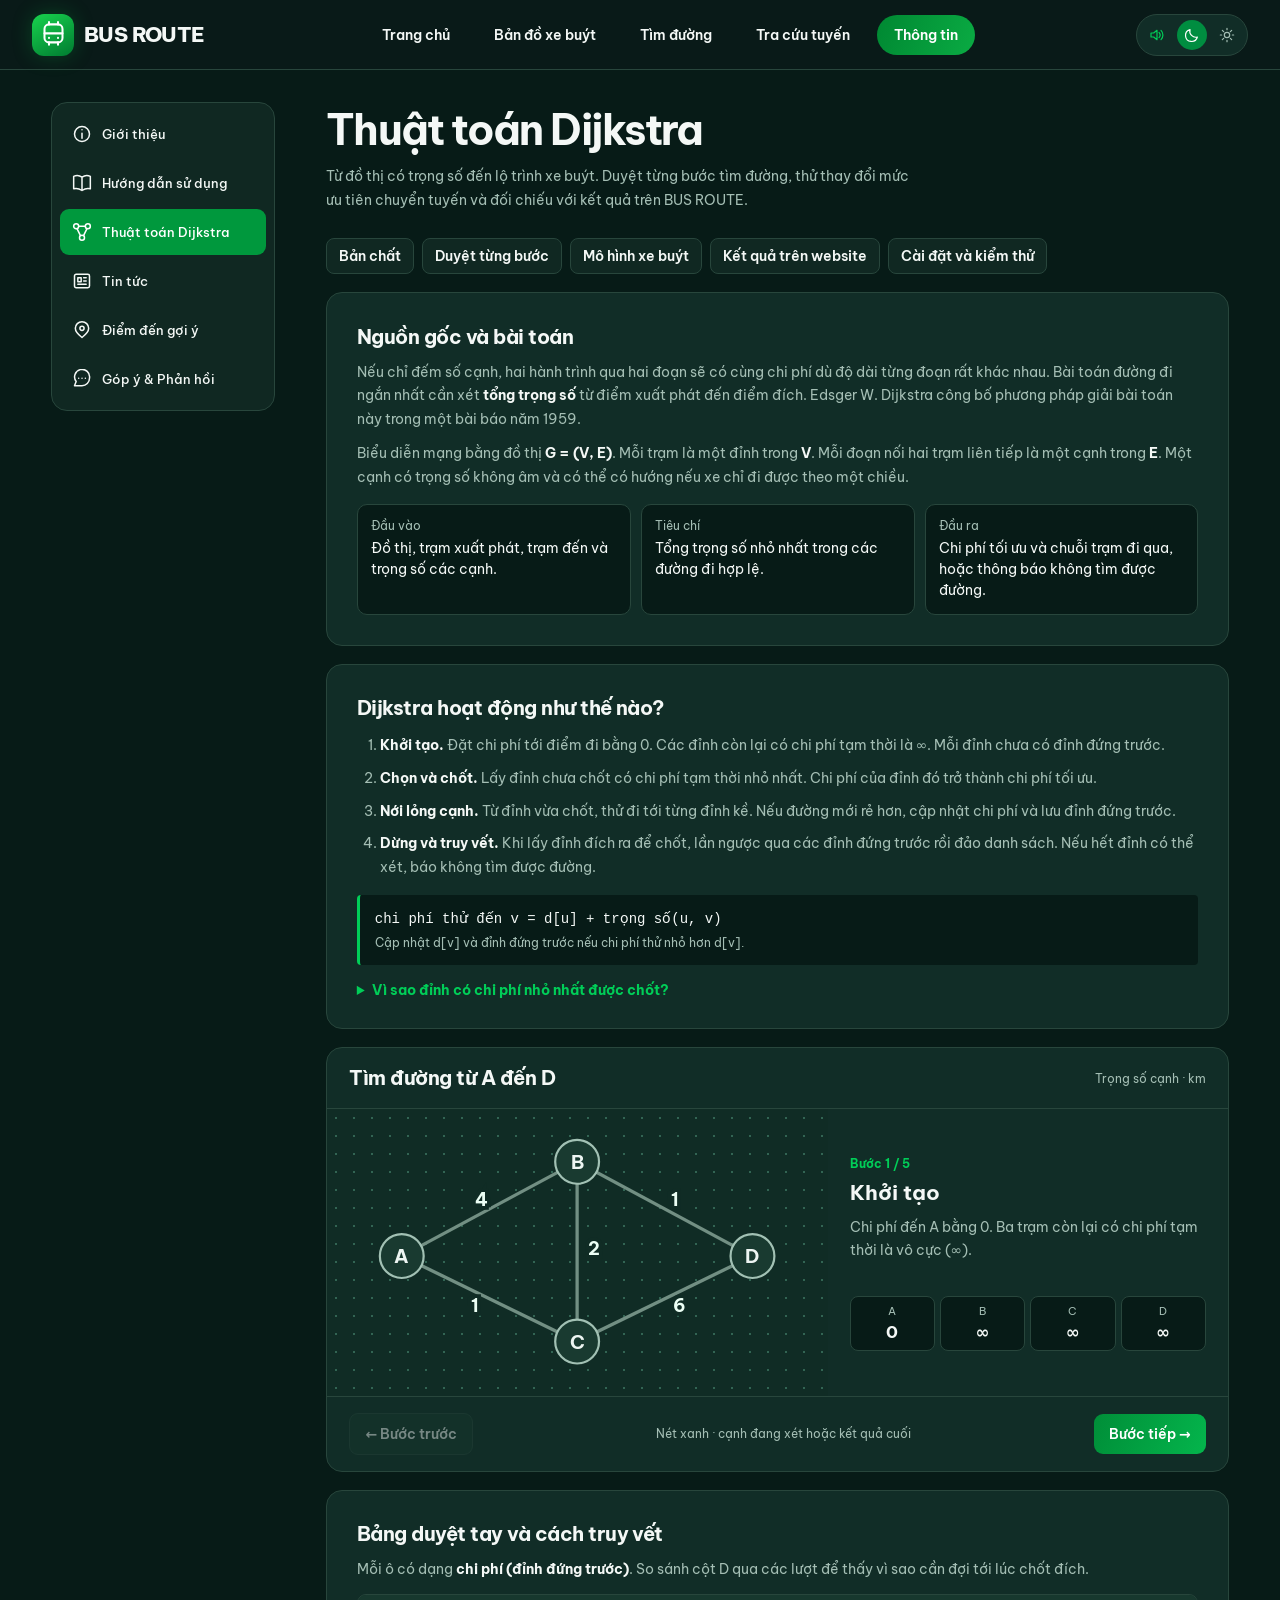
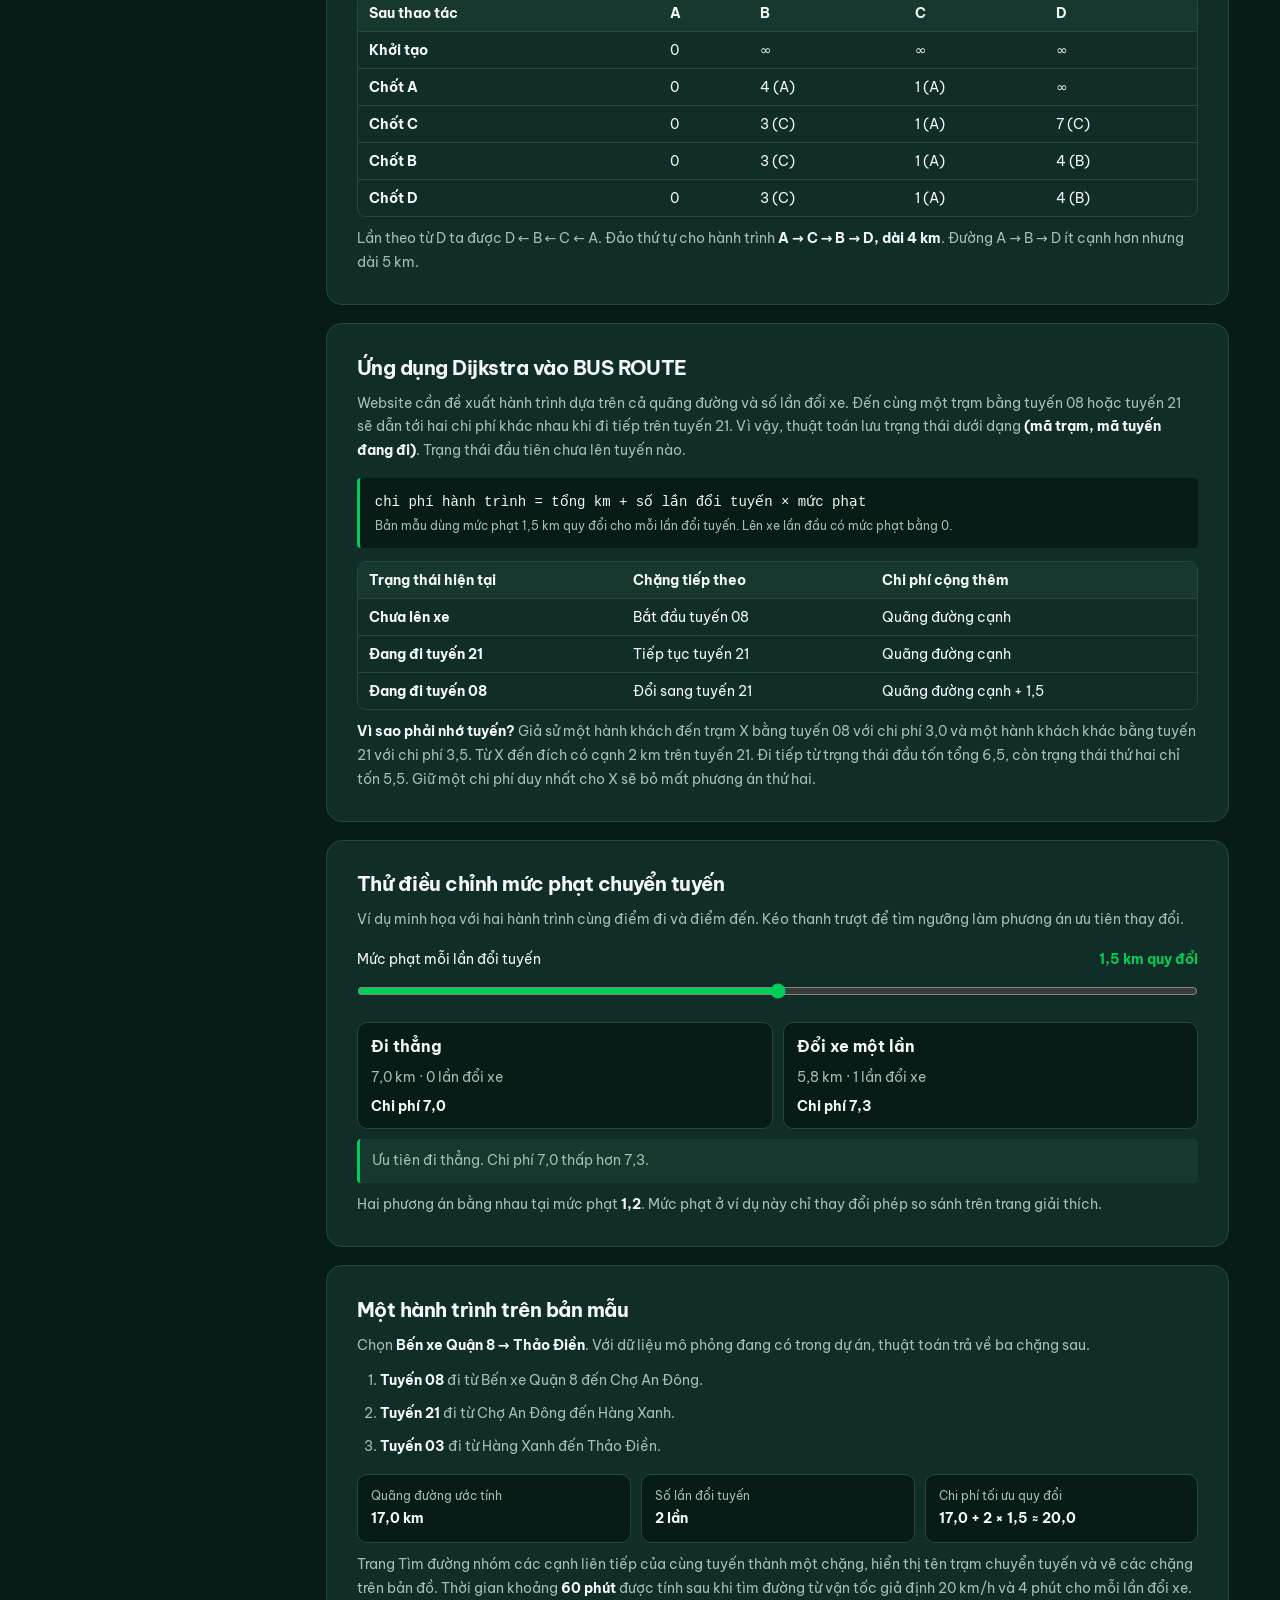
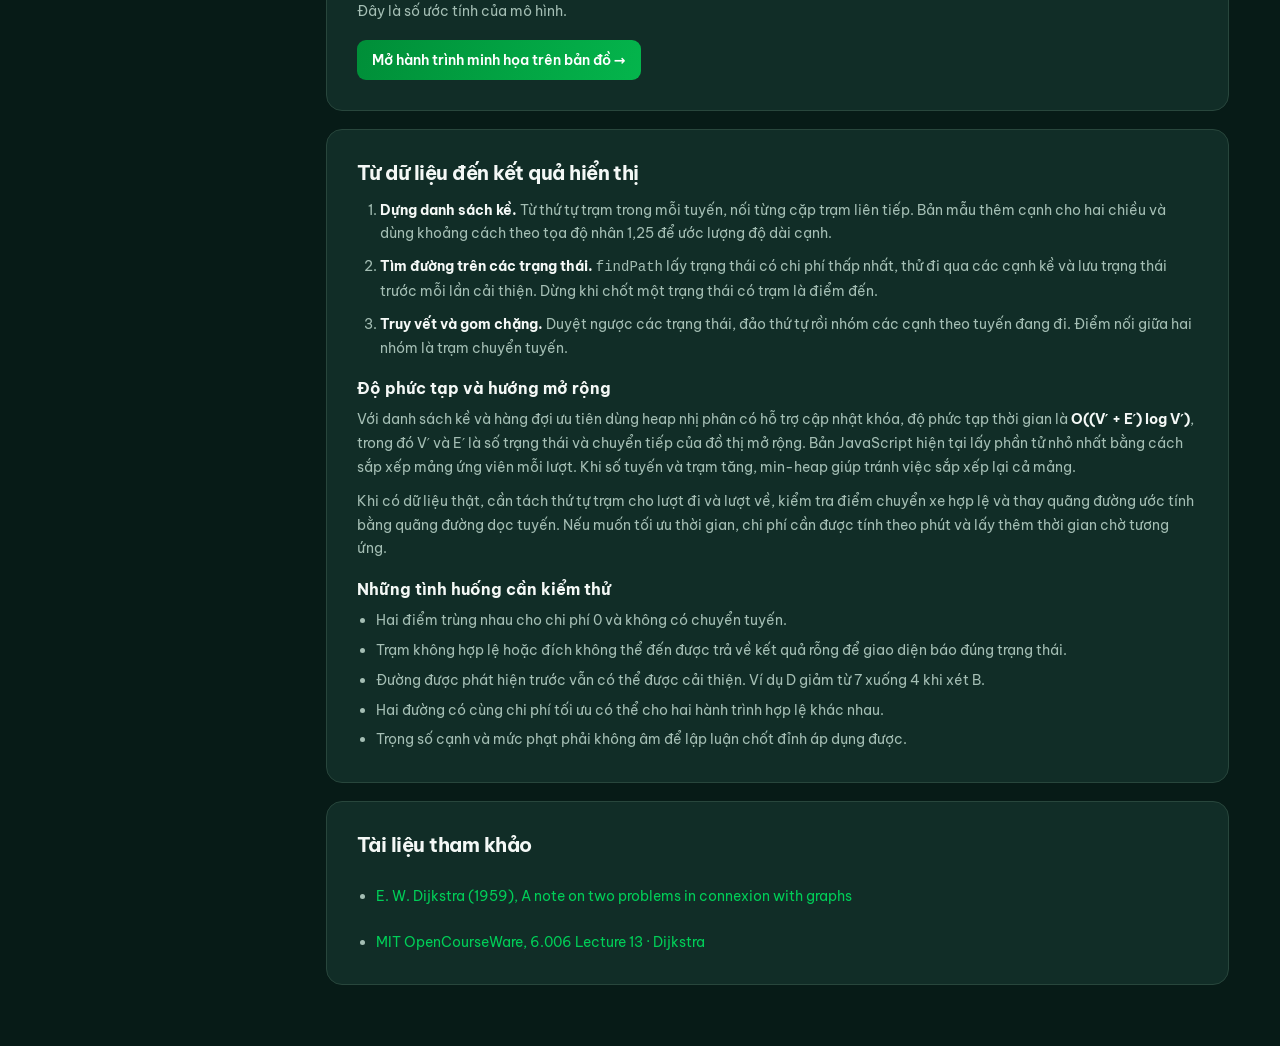
==== commit c60daac0: "Expand Dijkstra walkthrough and transit examples" ====
--- a/algorithm.html
+++ b/algorithm.html
@@ -8,6 +8,7 @@
           <link rel="icon" href="data:,">
           <link rel="stylesheet" href="css/style.css">
           <link rel="stylesheet" href="css/interface.css">
+          <link rel="stylesheet" href="css/algorithm.css">
           <script defer src="js/interface.js"></script>
 <script defer src="js/algorithm-demo.js"></script>
         </head>
@@ -31,7 +32,42 @@
 <a href="algorithm.html" class="active" aria-current="page"><svg class="ico" viewBox="0 0 24 24" fill="none" stroke="currentColor" stroke-width="1.8" stroke-linecap="round" stroke-linejoin="round" aria-hidden="true"><circle cx="5" cy="5" r="3"/><circle cx="19" cy="5" r="3"/><circle cx="12" cy="19" r="3"/><path d="m8 5 8 0M6 8l4 8m8-8-4 8"/></svg>Thuật toán Dijkstra</a>
 <a href="news.html"><svg class="ico" viewBox="0 0 24 24" fill="none" stroke="currentColor" stroke-width="1.8" stroke-linecap="round" stroke-linejoin="round" aria-hidden="true"><rect x="3" y="4" width="18" height="16" rx="2"/><path d="M7 8h4v5H7zm7 0h3m-3 4h3M7 16h10"/></svg>Tin tức</a>
 <a href="places.html"><svg class="ico" viewBox="0 0 24 24" fill="none" stroke="currentColor" stroke-width="1.8" stroke-linecap="round" stroke-linejoin="round" aria-hidden="true"><path d="M20 10c0 5-8 11-8 11S4 15 4 10a8 8 0 1 1 16 0Z"/><circle cx="12" cy="10" r="2.5"/></svg>Điểm đến gợi ý</a>
-<a href="feedback.html"><svg class="ico" viewBox="0 0 24 24" fill="none" stroke="currentColor" stroke-width="1.8" stroke-linecap="round" stroke-linejoin="round" aria-hidden="true"><path d="M21 11a9 9 0 0 1-9 9H3l2-5a9 9 0 1 1 16-4Z"/><path d="M8 11h.01m4 0h.01m4 0h.01"/></svg>Góp ý & Phản hồi</a></nav><article class="reader"><header class="reader-head"><h1>Thuật toán Dijkstra</h1><p>Từ một trạm xuất phát, làm thế nào để biết đường đang chọn là đường ngắn nhất? Đi qua ví dụ dưới đây để theo dõi từng lần cập nhật chi phí.</p></header><section class="lab card" aria-labelledby="lab-title">
+<a href="feedback.html"><svg class="ico" viewBox="0 0 24 24" fill="none" stroke="currentColor" stroke-width="1.8" stroke-linecap="round" stroke-linejoin="round" aria-hidden="true"><path d="M21 11a9 9 0 0 1-9 9H3l2-5a9 9 0 1 1 16-4Z"/><path d="M8 11h.01m4 0h.01m4 0h.01"/></svg>Góp ý & Phản hồi</a></nav>
+<article class="reader algorithm-reader">
+  <header class="reader-head">
+    <h1>Thuật toán Dijkstra</h1>
+    <p>Từ đồ thị có trọng số đến lộ trình xe buýt. Duyệt từng bước tìm đường, thử thay đổi mức ưu tiên chuyển tuyến và đối chiếu với kết quả trên BUS ROUTE.</p>
+  </header>
+  <nav class="algorithm-jumps" aria-label="Nội dung trang Dijkstra">
+    <a href="#foundation">Bản chất</a><a href="#walkthrough">Duyệt từng bước</a>
+    <a href="#application">Mô hình xe buýt</a><a href="#result">Kết quả trên website</a>
+    <a href="#implementation">Cài đặt và kiểm thử</a>
+  </nav>
+  <section class="card article-copy" id="foundation">
+    <h2>Nguồn gốc và bài toán</h2>
+    <p>Nếu chỉ đếm số cạnh, hai hành trình qua hai đoạn sẽ có cùng chi phí dù độ dài từng đoạn rất khác nhau. Bài toán đường đi ngắn nhất cần xét <strong>tổng trọng số</strong> từ điểm xuất phát đến điểm đích. Edsger W. Dijkstra công bố phương pháp giải bài toán này trong một bài báo năm 1959.</p>
+    <p>Biểu diễn mạng bằng đồ thị <strong>G = (V, E)</strong>. Mỗi trạm là một đỉnh trong <strong>V</strong>. Mỗi đoạn nối hai trạm liên tiếp là một cạnh trong <strong>E</strong>. Một cạnh có trọng số không âm và có thể có hướng nếu xe chỉ đi được theo một chiều.</p>
+    <dl class="algorithm-facts">
+      <div><dt>Đầu vào</dt><dd>Đồ thị, trạm xuất phát, trạm đến và trọng số các cạnh.</dd></div>
+      <div><dt>Tiêu chí</dt><dd>Tổng trọng số nhỏ nhất trong các đường đi hợp lệ.</dd></div>
+      <div><dt>Đầu ra</dt><dd>Chi phí tối ưu và chuỗi trạm đi qua, hoặc thông báo không tìm được đường.</dd></div>
+    </dl>
+  </section>
+  <section class="card article-copy" aria-labelledby="method-title">
+    <h2 id="method-title">Dijkstra hoạt động như thế nào?</h2>
+    <ol class="algorithm-steps">
+      <li><strong>Khởi tạo.</strong> Đặt chi phí tới điểm đi bằng 0. Các đỉnh còn lại có chi phí tạm thời là ∞. Mỗi đỉnh chưa có đỉnh đứng trước.</li>
+      <li><strong>Chọn và chốt.</strong> Lấy đỉnh chưa chốt có chi phí tạm thời nhỏ nhất. Chi phí của đỉnh đó trở thành chi phí tối ưu.</li>
+      <li><strong>Nới lỏng cạnh.</strong> Từ đỉnh vừa chốt, thử đi tới từng đỉnh kề. Nếu đường mới rẻ hơn, cập nhật chi phí và lưu đỉnh đứng trước.</li>
+      <li><strong>Dừng và truy vết.</strong> Khi lấy đỉnh đích ra để chốt, lần ngược qua các đỉnh đứng trước rồi đảo danh sách. Nếu hết đỉnh có thể xét, báo không tìm được đường.</li>
+    </ol>
+    <div class="formula"><code>chi phí thử đến v = d[u] + trọng số(u, v)</code><small>Cập nhật d[v] và đỉnh đứng trước nếu chi phí thử nhỏ hơn d[v].</small></div>
+    <details class="algorithm-detail">
+      <summary>Vì sao đỉnh có chi phí nhỏ nhất được chốt?</summary>
+      <p>Giả sử còn một đường rẻ hơn đi tới đỉnh <strong>u</strong> vừa được chọn. Trên đường đó, xét đỉnh chưa chốt đầu tiên <strong>x</strong>. Cạnh đi tới x đã được xét từ đỉnh đứng trước đã chốt. Vì các cạnh còn lại có trọng số không âm, chi phí tạm thời của x không thể lớn hơn chi phí của đường giả định rẻ hơn tới u. Vậy x phải có chi phí nhỏ hơn u, mâu thuẫn với việc u được chọn là đỉnh có chi phí nhỏ nhất.</p>
+    </details>
+  </section>
+  <section class="lab card" id="walkthrough" aria-labelledby="lab-title">
   <div class="lab-heading"><h2 id="lab-title">Tìm đường từ A đến D</h2><span class="lab-unit">Trọng số cạnh · km</span></div>
   <div class="lab-body">
     <div class="graph-canvas">
@@ -57,29 +93,92 @@
       <dl id="distances" class="distances"><div><dt>A</dt><dd>0</dd></div><div><dt>B</dt><dd>∞</dd></div><div><dt>C</dt><dd>∞</dd></div><div><dt>D</dt><dd>∞</dd></div></dl>
     </div>
   </div>
-  <div class="lab-actions"><button type="button" class="secondary" id="prev-step" disabled>← Bước trước</button><button type="button" class="primary" id="next-step">Bước tiếp →</button></div>
+  <div class="lab-actions"><button type="button" class="secondary" id="prev-step" disabled>← Bước trước</button><small>Nét xanh · cạnh đang xét hoặc kết quả cuối</small><button type="button" class="primary" id="next-step">Bước tiếp →</button></div>
 </section>
-<section class="card article-copy"><h2>Mô hình mạng xe buýt</h2>
-  <p>Mỗi trạm là một <strong>đỉnh</strong>. Mỗi đoạn đường được phép đi giữa hai trạm là một <strong>cạnh</strong>. Trọng số cho biết chi phí đi hết đoạn đó. Trên đồ thị minh họa, các cạnh đi được hai chiều và trọng số là quãng đường tính bằng kilômét.</p>
-  <p>Nếu hai chiều của tuyến có các điểm dừng khác nhau, cần biểu diễn từng chiều bằng các cạnh có hướng. Nếu ưu tiên thời gian, mọi chi phí phải được quy về cùng đơn vị trước khi so sánh.</p>
-</section>
-<section class="card article-copy"><h2>Vì sao có thể chốt một trạm?</h2>
-  <p>Ở mỗi lượt, ta chọn trạm chưa chốt có chi phí tạm thời nhỏ nhất. Khi các cạnh đều có trọng số không âm, đi vòng qua một trạm chưa chốt khác cũng không thể tạo ra đường ngắn hơn tới trạm vừa chọn.</p>
-  <p>Với mỗi trạm kề, lấy chi phí đến trạm hiện tại cộng trọng số cạnh. Nếu tổng mới nhỏ hơn chi phí đã biết, ghi lại tổng mới và trạm đứng trước. Thao tác này gọi là <strong>nới lỏng cạnh</strong>.</p>
-  <div class="formula"><code>dự kiến = d[u] + trọng số(u, v)</code><small>Nếu dự kiến &lt; d[v], cập nhật d[v] và đặt trước[v] = u.</small></div>
-</section>
-<section class="card article-copy"><h2>Đọc kết quả và truy vết</h2>
-  <p>Khi xét A, ta có đường tới B dài 4 km. Qua C, chi phí tới B giảm còn 1 + 2 = 3 km. D được phát hiện lần đầu với chi phí 7 km qua C, rồi giảm còn 4 km qua B. Vì vậy, chỉ dừng khi D được chọn để chốt.</p>
-  <p>Từ D, lần theo trạm đứng trước được D ← B ← C ← A. Đảo thứ tự cho hành trình <strong>A → C → B → D, dài 4 km</strong>. Đường A → B → D ít chặng hơn nhưng dài 5 km.</p>
-</section>
-<section class="card article-copy"><h2>Khi đưa chuyển tuyến vào chi phí</h2>
-  <p>Hai hành khách đến cùng một trạm trên hai tuyến khác nhau có thể chịu chi phí khác nhau ở chặng kế tiếp. Có thể lưu trạng thái dưới dạng <strong>(trạm, tuyến đang đi)</strong> và cộng chi phí đổi xe khi tuyến thay đổi.</p>
-  <p>Ví dụ, nếu đo bằng phút, trọng số gồm thời gian di chuyển và thời gian chờ chuyển tuyến. Khi ấy kết quả tối ưu theo tổng số phút. Ví dụ bốn trạm phía trên chỉ tối ưu quãng đường.</p>
-</section>
-<section class="card article-copy"><h2>Điều kiện và trường hợp biên</h2>
-  <ul><li>Điểm đi trùng điểm đến có chi phí bằng 0.</li><li>Nếu hết trạm có thể xét mà đích vẫn ở ∞, hai điểm không có đường nối theo chiều đã chọn.</li><li>Hai đường có thể có cùng chi phí tối ưu. Đường được hiển thị phụ thuộc cách chọn khi bằng nhau.</li><li>Với danh sách kề và hàng đợi ưu tiên bằng heap nhị phân, thời gian là O((V + E) log V), với V đỉnh và E cạnh.</li></ul>
-  <a class="primary" href="directions.html">Đến trang Tìm đường →</a>
-</section>
+  <section class="card article-copy">
+    <h2>Bảng duyệt tay và cách truy vết</h2>
+    <p>Mỗi ô có dạng <strong>chi phí (đỉnh đứng trước)</strong>. So sánh cột D qua các lượt để thấy vì sao cần đợi tới lúc chốt đích.</p>
+    <div class="algorithm-table-wrap">
+      <table class="algorithm-table">
+        <thead><tr><th scope="col">Sau thao tác</th><th scope="col">A</th><th scope="col">B</th><th scope="col">C</th><th scope="col">D</th></tr></thead>
+        <tbody>
+          <tr><th scope="row">Khởi tạo</th><td>0</td><td>∞</td><td>∞</td><td>∞</td></tr>
+          <tr><th scope="row">Chốt A</th><td>0</td><td>4 (A)</td><td>1 (A)</td><td>∞</td></tr>
+          <tr><th scope="row">Chốt C</th><td>0</td><td>3 (C)</td><td>1 (A)</td><td>7 (C)</td></tr>
+          <tr><th scope="row">Chốt B</th><td>0</td><td>3 (C)</td><td>1 (A)</td><td>4 (B)</td></tr>
+          <tr><th scope="row">Chốt D</th><td>0</td><td>3 (C)</td><td>1 (A)</td><td>4 (B)</td></tr>
+        </tbody>
+      </table>
+    </div>
+    <p>Lần theo từ D ta được D ← B ← C ← A. Đảo thứ tự cho hành trình <strong>A → C → B → D, dài 4 km</strong>. Đường A → B → D ít cạnh hơn nhưng dài 5 km.</p>
+  </section>
+  <section class="card article-copy" id="application">
+    <h2>Ứng dụng Dijkstra vào BUS ROUTE</h2>
+    <p>Website cần đề xuất hành trình dựa trên cả quãng đường và số lần đổi xe. Đến cùng một trạm bằng tuyến 08 hoặc tuyến 21 sẽ dẫn tới hai chi phí khác nhau khi đi tiếp trên tuyến 21. Vì vậy, thuật toán lưu trạng thái dưới dạng <strong>(mã trạm, mã tuyến đang đi)</strong>. Trạng thái đầu tiên chưa lên tuyến nào.</p>
+    <div class="formula"><code>chi phí hành trình = tổng km + số lần đổi tuyến × mức phạt</code><small>Bản mẫu dùng mức phạt 1,5 km quy đổi cho mỗi lần đổi tuyến. Lên xe lần đầu có mức phạt bằng 0.</small></div>
+    <div class="algorithm-table-wrap">
+      <table class="algorithm-table">
+        <thead><tr><th scope="col">Trạng thái hiện tại</th><th scope="col">Chặng tiếp theo</th><th scope="col">Chi phí cộng thêm</th></tr></thead>
+        <tbody>
+          <tr><th scope="row">Chưa lên xe</th><td>Bắt đầu tuyến 08</td><td>Quãng đường cạnh</td></tr>
+          <tr><th scope="row">Đang đi tuyến 21</th><td>Tiếp tục tuyến 21</td><td>Quãng đường cạnh</td></tr>
+          <tr><th scope="row">Đang đi tuyến 08</th><td>Đổi sang tuyến 21</td><td>Quãng đường cạnh + 1,5</td></tr>
+        </tbody>
+      </table>
+    </div>
+    <p><strong>Vì sao phải nhớ tuyến?</strong> Giả sử một hành khách đến trạm X bằng tuyến 08 với chi phí 3,0 và một hành khách khác bằng tuyến 21 với chi phí 3,5. Từ X đến đích có cạnh 2 km trên tuyến 21. Đi tiếp từ trạng thái đầu tốn tổng 6,5, còn trạng thái thứ hai chỉ tốn 5,5. Giữ một chi phí duy nhất cho X sẽ bỏ mất phương án thứ hai.</p>
+  </section>
+  <section class="card article-copy" aria-labelledby="penalty-title">
+    <h2 id="penalty-title">Thử điều chỉnh mức phạt chuyển tuyến</h2>
+    <p>Ví dụ minh họa với hai hành trình cùng điểm đi và điểm đến. Kéo thanh trượt để tìm ngưỡng làm phương án ưu tiên thay đổi.</p>
+    <div class="algorithm-slider">
+      <label for="transfer-penalty">Mức phạt mỗi lần đổi tuyến</label>
+      <output id="penalty-value" for="transfer-penalty">1,5 km quy đổi</output>
+      <input id="transfer-penalty" type="range" min="0" max="3" step="0.1" value="1.5">
+    </div>
+    <div class="algorithm-options">
+      <div><h3>Đi thẳng</h3><p>7,0 km · 0 lần đổi xe</p><strong>Chi phí <span id="direct-cost">7,0</span></strong></div>
+      <div><h3>Đổi xe một lần</h3><p>5,8 km · 1 lần đổi xe</p><strong>Chi phí <span id="transfer-cost">7,3</span></strong></div>
+    </div>
+    <p id="penalty-result" class="algorithm-result" role="status">Ưu tiên đi thẳng. Chi phí 7,0 thấp hơn 7,3.</p>
+    <p>Hai phương án bằng nhau tại mức phạt <strong>1,2</strong>. Mức phạt ở ví dụ này chỉ thay đổi phép so sánh trên trang giải thích.</p>
+  </section>
+  <section class="card article-copy" id="result">
+    <h2>Một hành trình trên bản mẫu</h2>
+    <p>Chọn <strong>Bến xe Quận 8 → Thảo Điền</strong>. Với dữ liệu mô phỏng đang có trong dự án, thuật toán trả về ba chặng sau.</p>
+    <ol class="algorithm-steps">
+      <li><strong>Tuyến 08</strong> đi từ Bến xe Quận 8 đến Chợ An Đông.</li>
+      <li><strong>Tuyến 21</strong> đi từ Chợ An Đông đến Hàng Xanh.</li>
+      <li><strong>Tuyến 03</strong> đi từ Hàng Xanh đến Thảo Điền.</li>
+    </ol>
+    <dl class="algorithm-facts">
+      <div><dt>Quãng đường ước tính</dt><dd><strong>17,0 km</strong></dd></div>
+      <div><dt>Số lần đổi tuyến</dt><dd><strong>2 lần</strong></dd></div>
+      <div><dt>Chi phí tối ưu quy đổi</dt><dd><strong>17,0 + 2 × 1,5 ≈ 20,0</strong></dd></div>
+    </dl>
+    <p>Trang Tìm đường nhóm các cạnh liên tiếp của cùng tuyến thành một chặng, hiển thị tên trạm chuyển tuyến và vẽ các chặng trên bản đồ. Thời gian khoảng <strong>60 phút</strong> được tính sau khi tìm đường từ vận tốc giả định 20 km/h và 4 phút cho mỗi lần đổi xe. Đây là số ước tính của mô hình.</p>
+    <a class="primary" href="directions.html?demo=1&amp;from=BX8&amp;to=TD">Mở hành trình minh họa trên bản đồ →</a>
+  </section>
+  <section class="card article-copy" id="implementation">
+    <h2>Từ dữ liệu đến kết quả hiển thị</h2>
+    <ol class="algorithm-steps">
+      <li><strong>Dựng danh sách kề.</strong> Từ thứ tự trạm trong mỗi tuyến, nối từng cặp trạm liên tiếp. Bản mẫu thêm cạnh cho hai chiều và dùng khoảng cách theo tọa độ nhân 1,25 để ước lượng độ dài cạnh.</li>
+      <li><strong>Tìm đường trên các trạng thái.</strong> <code>findPath</code> lấy trạng thái có chi phí thấp nhất, thử đi qua các cạnh kề và lưu trạng thái trước mỗi lần cải thiện. Dừng khi chốt một trạng thái có trạm là điểm đến.</li>
+      <li><strong>Truy vết và gom chặng.</strong> Duyệt ngược các trạng thái, đảo thứ tự rồi nhóm các cạnh theo tuyến đang đi. Điểm nối giữa hai nhóm là trạm chuyển tuyến.</li>
+    </ol>
+    <h3>Độ phức tạp và hướng mở rộng</h3>
+    <p>Với danh sách kề và hàng đợi ưu tiên dùng heap nhị phân có hỗ trợ cập nhật khóa, độ phức tạp thời gian là <strong>O((V′ + E′) log V′)</strong>, trong đó V′ và E′ là số trạng thái và chuyển tiếp của đồ thị mở rộng. Bản JavaScript hiện tại lấy phần tử nhỏ nhất bằng cách sắp xếp mảng ứng viên mỗi lượt. Khi số tuyến và trạm tăng, min-heap giúp tránh việc sắp xếp lại cả mảng.</p>
+    <p>Khi có dữ liệu thật, cần tách thứ tự trạm cho lượt đi và lượt về, kiểm tra điểm chuyển xe hợp lệ và thay quãng đường ước tính bằng quãng đường dọc tuyến. Nếu muốn tối ưu thời gian, chi phí cần được tính theo phút và lấy thêm thời gian chờ tương ứng.</p>
+    <h3>Những tình huống cần kiểm thử</h3>
+    <ul><li>Hai điểm trùng nhau cho chi phí 0 và không có chuyển tuyến.</li><li>Trạm không hợp lệ hoặc đích không thể đến được trả về kết quả rỗng để giao diện báo đúng trạng thái.</li><li>Đường được phát hiện trước vẫn có thể được cải thiện. Ví dụ D giảm từ 7 xuống 4 khi xét B.</li><li>Hai đường có cùng chi phí tối ưu có thể cho hai hành trình hợp lệ khác nhau.</li><li>Trọng số cạnh và mức phạt phải không âm để lập luận chốt đỉnh áp dụng được.</li></ul>
+  </section>
+  <section class="card article-copy" aria-labelledby="sources-title">
+    <h2 id="sources-title">Tài liệu tham khảo</h2>
+    <ul>
+      <li><a class="accent" href="https://doi.org/10.1007/BF01386390">E. W. Dijkstra (1959), A note on two problems in connexion with graphs</a></li>
+      <li><a class="accent" href="https://ocw.mit.edu/courses/6-006-introduction-to-algorithms-spring-2020/resources/lecture-13-dijkstra/">MIT OpenCourseWare, 6.006 Lecture 13 · Dijkstra</a></li>
+    </ul>
+  </section>
 </article></div></main>
         </body>
-        </html>+        </html>
--- a/css/algorithm.css
+++ b/css/algorithm.css
@@ -0,0 +1,88 @@
+.algorithm-reader [id] {
+  scroll-margin-top: calc(var(--header-height) + 18px);
+}
+
+.algorithm-jumps {
+  display: flex;
+  flex-wrap: wrap;
+  gap: 8px;
+}
+
+.algorithm-jumps a {
+  padding: 8px 12px;
+  border: 1px solid var(--line);
+  border-radius: 8px;
+  background: var(--panel);
+  color: var(--text);
+  font-weight: 600;
+}
+
+.algorithm-jumps a:hover,
+.algorithm-jumps a:focus-visible {
+  border-color: var(--accent);
+}
+
+.algorithm-reader h3 { margin-top: 18px; }
+.algorithm-reader .lab-reading h3 { margin-top: 7px; }
+
+.algorithm-facts,
+.algorithm-options {
+  display: grid;
+  grid-template-columns: repeat(auto-fit, minmax(min(160px, 100%), 1fr));
+  gap: 10px;
+  margin: 15px 0 0;
+}
+
+.algorithm-facts > div,
+.algorithm-options > div {
+  padding: 13px;
+  border: 1px solid var(--line);
+  border-radius: 10px;
+  background: var(--bg);
+}
+
+.algorithm-facts dt { color: var(--muted); font-size: 12px; }
+.algorithm-facts dd { margin: 5px 0 0; line-height: 1.5; }
+.algorithm-options h3 { margin: 0; }
+.algorithm-options strong { display: block; margin-top: 8px; }
+
+.algorithm-steps { margin: 12px 0 0; padding-left: 23px; }
+.algorithm-steps li + li { margin-top: 9px; }
+.algorithm-detail { margin-top: 16px; }
+.algorithm-detail summary { cursor: pointer; color: var(--accent); font-weight: 650; }
+.algorithm-detail summary:focus-visible { outline: 2px solid var(--accent); outline-offset: 4px; }
+
+.algorithm-table-wrap {
+  margin-top: 13px;
+  overflow-x: auto;
+  border: 1px solid var(--line);
+  border-radius: 9px;
+}
+
+.algorithm-table { width: 100%; min-width: 305px; border-collapse: collapse; text-align: left; }
+.algorithm-table th,
+.algorithm-table td { padding: 9px 11px; border-bottom: 1px solid var(--line); }
+.algorithm-table thead { background: var(--card2); }
+.algorithm-table tbody tr:last-child > * { border-bottom: 0; }
+.algorithm-table td { font-variant-numeric: tabular-nums; }
+
+.algorithm-slider {
+  display: grid;
+  grid-template-columns: 1fr auto;
+  gap: 7px 12px;
+  margin-top: 18px;
+  align-items: center;
+}
+.algorithm-slider output { color: var(--accent); font-weight: 700; }
+.algorithm-slider input { grid-column: 1 / -1; width: 100%; min-height: 32px; margin: 0; accent-color: var(--accent); }
+.reader .card .algorithm-result {
+  padding: 10px 12px;
+  border-left: 3px solid var(--accent);
+  border-radius: 4px;
+  background: var(--card2);
+}
+
+@media (max-width: 480px) {
+  .algorithm-slider { grid-template-columns: 1fr; }
+  .algorithm-reader .lab-actions small { order: 1; flex-basis: 100%; }
+}
